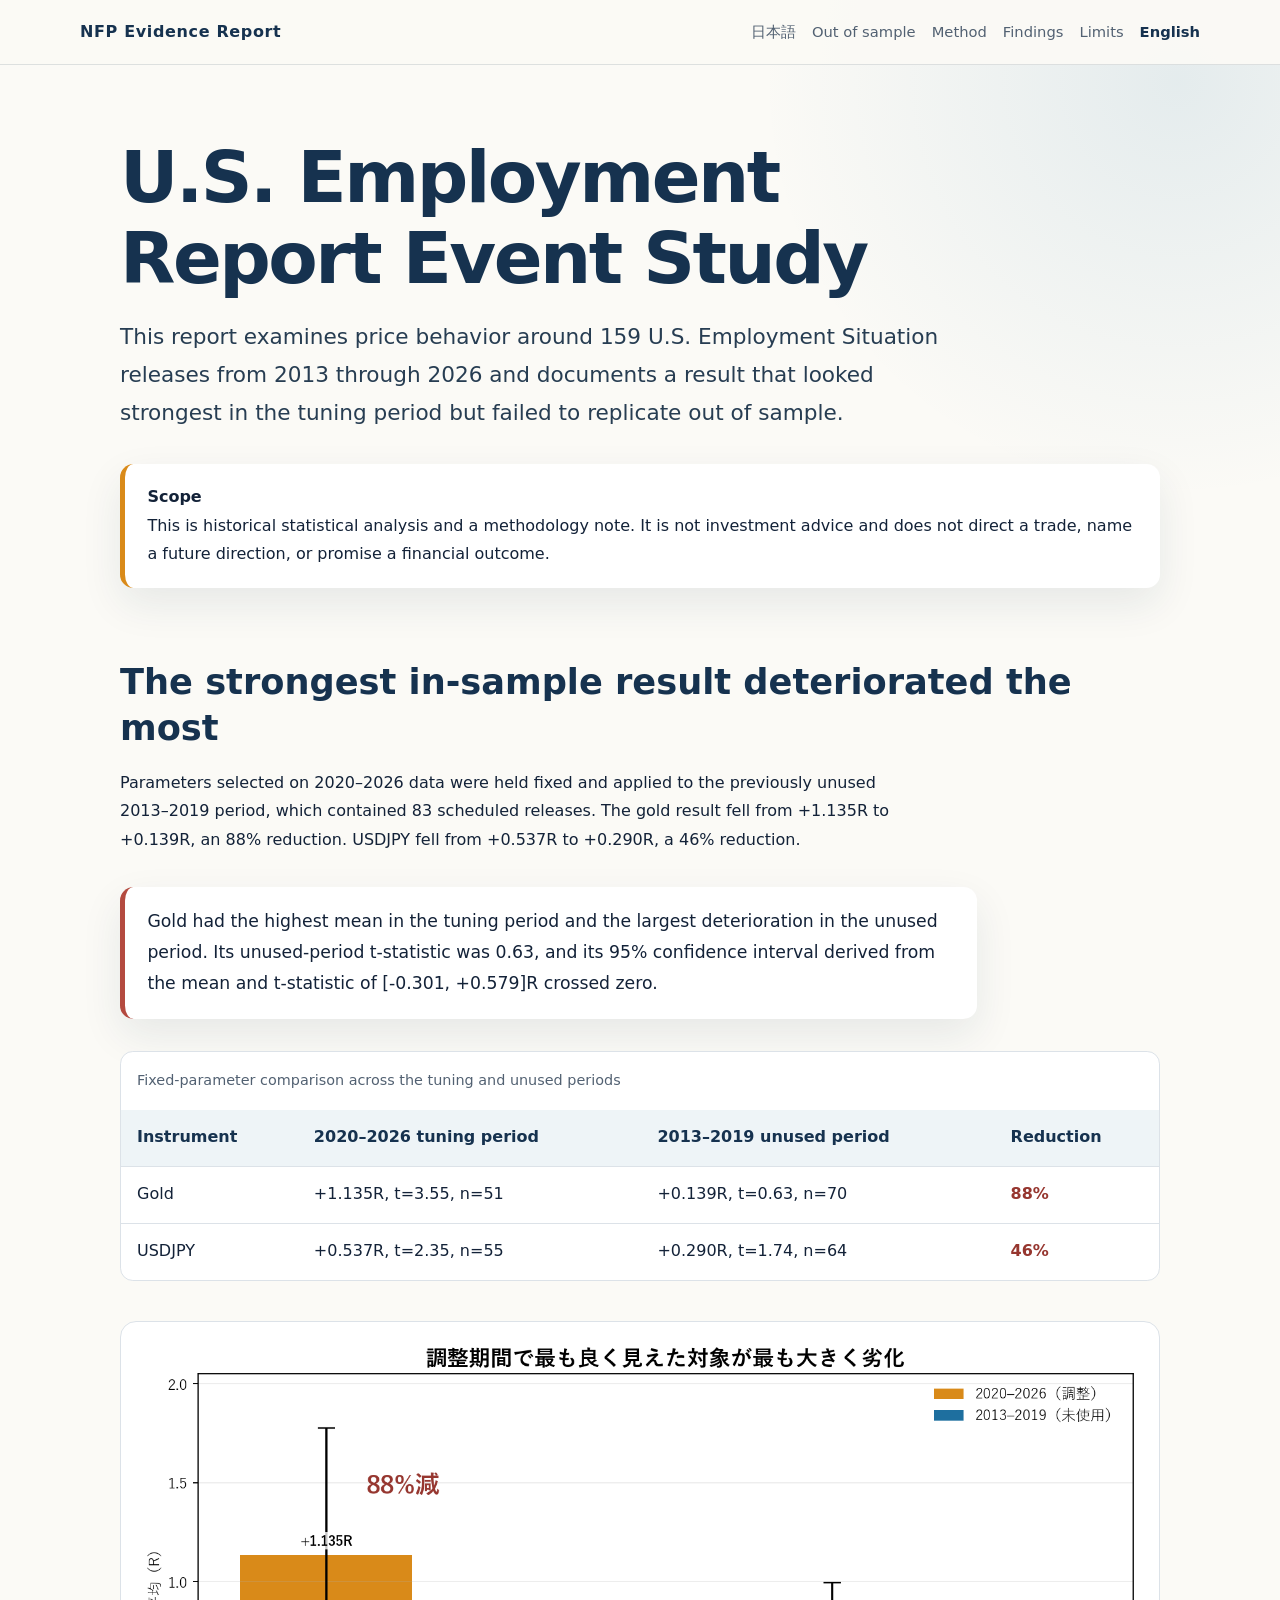
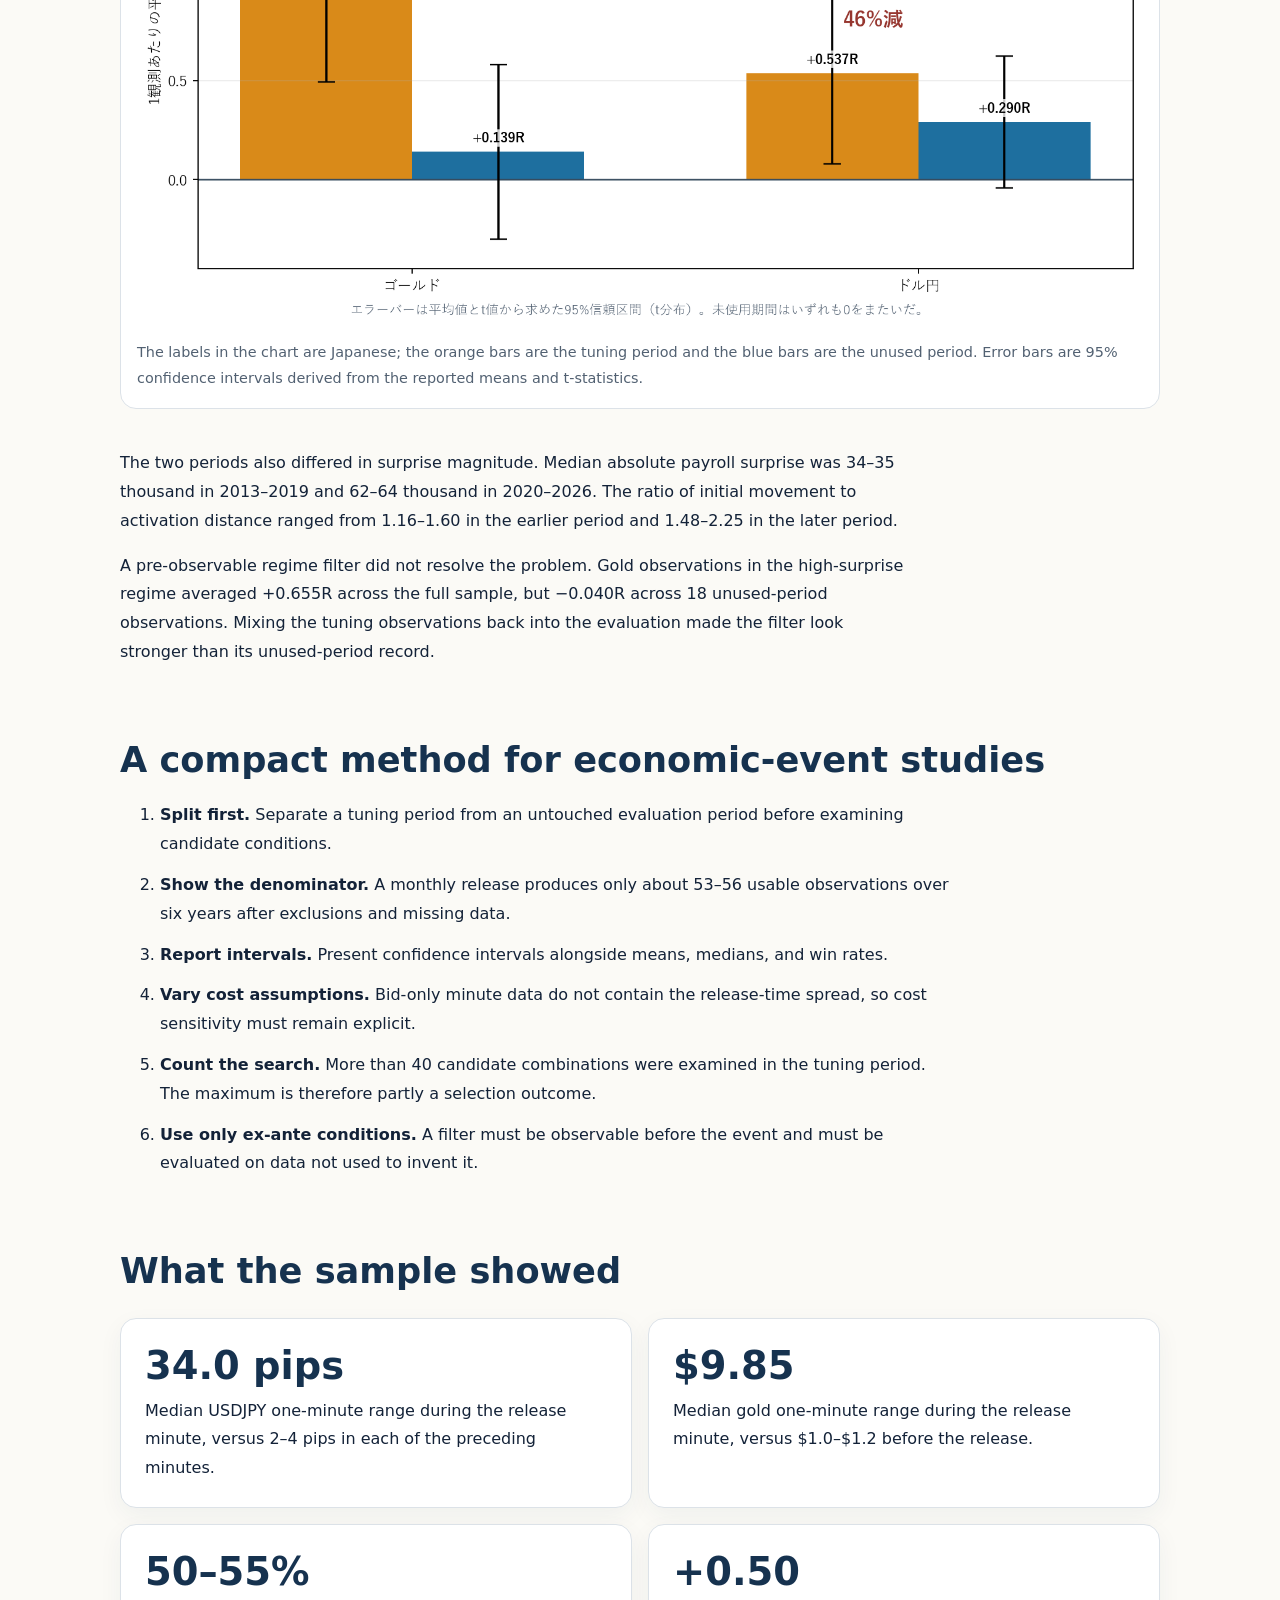
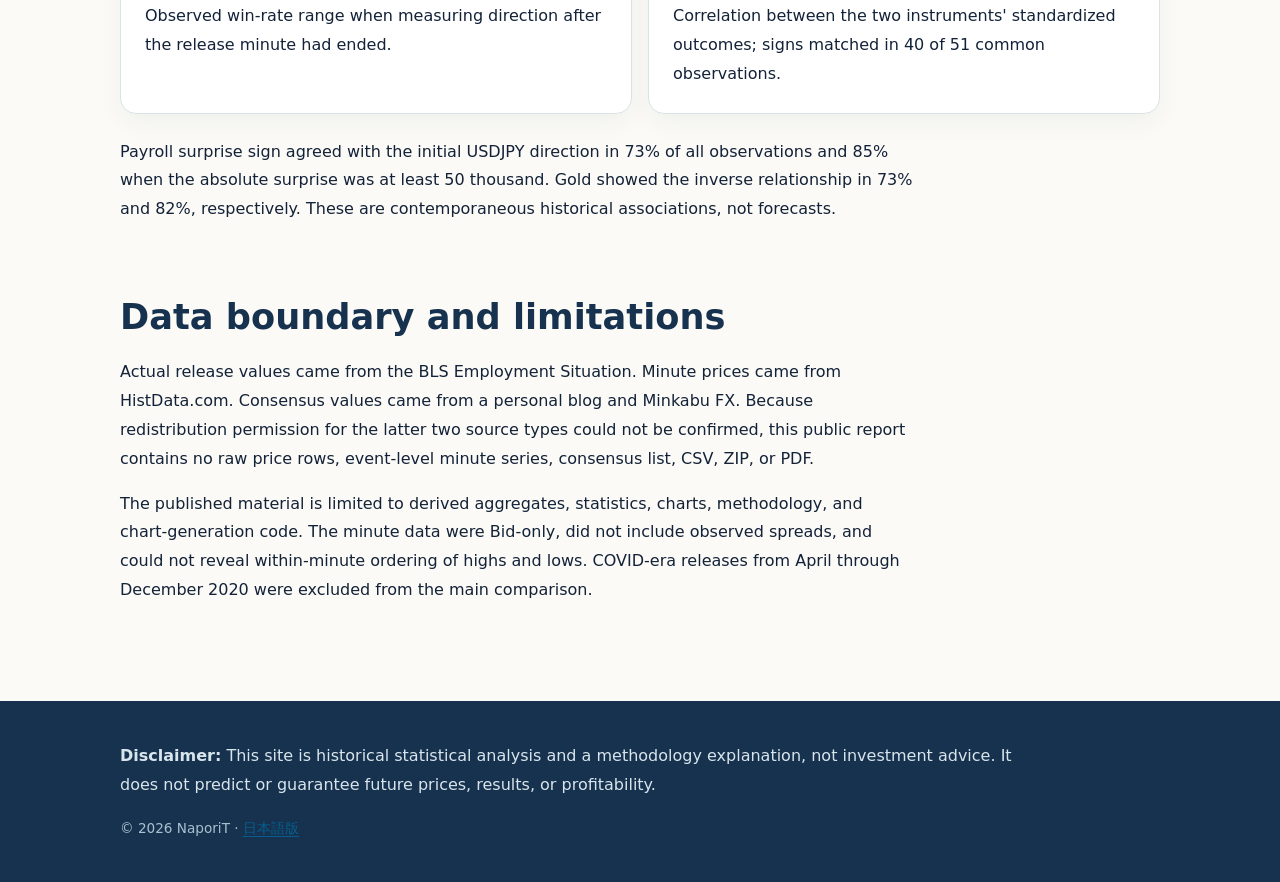
==== en/index.html @ ab466a02 "米雇用統計イベントの実証検証を公開 2013-2026年の計159回を対象にした集計と、アウトオブサンプル検証で 当初の結果が再現しなかった記録。元データは再配布せず集計値のみ掲載。  Co-Auth" ====
<!doctype html>
<html lang="en">
<head>
  <meta charset="utf-8">
  <meta name="viewport" content="width=device-width, initial-scale=1">
  <title>U.S. Employment Report Event Study</title>
  <meta name="description" content="An event study of 159 U.S. Employment Situation releases from 2013 to 2026, centered on an out-of-sample result that failed to replicate.">
  <link rel="stylesheet" href="../assets/site.css">
  <link rel="canonical" href="https://naporit0742.github.io/nfp-event-study/en/">
  <link rel="alternate" hreflang="ja" href="https://naporit0742.github.io/nfp-event-study/">
  <link rel="alternate" hreflang="en" href="https://naporit0742.github.io/nfp-event-study/en/">
  <link rel="alternate" hreflang="x-default" href="https://naporit0742.github.io/nfp-event-study/">
  <script type="application/ld+json">
  {
    "@context": "https://schema.org",
    "@graph": [
      {
        "@type": "ScholarlyArticle",
        "headline": "U.S. Employment Report Event Study",
        "datePublished": "2026-09-09",
        "dateModified": "2026-09-09",
        "author": {"@type": "Person", "name": "NaporiT"},
        "inLanguage": "en",
        "isAccessibleForFree": true,
        "mainEntityOfPage": "https://naporit0742.github.io/nfp-event-study/en/"
      },
      {
        "@type": "BreadcrumbList",
        "itemListElement": [
          {"@type": "ListItem", "position": 1, "name": "Japanese report", "item": "https://naporit0742.github.io/nfp-event-study/"},
          {"@type": "ListItem", "position": 2, "name": "English summary", "item": "https://naporit0742.github.io/nfp-event-study/en/"}
        ]
      }
    ]
  }
  </script>
</head>
<body>
  <header class="site-header">
    <div class="nav-wrap">
      <a class="site-name" href="../index.html">NFP Evidence Report</a>
      <nav class="site-nav" aria-label="Primary navigation">
        <a href="../index.html" lang="ja">日本語</a>
        <a href="#out-of-sample">Out of sample</a>
        <a href="#method">Method</a>
        <a href="#facts">Findings</a>
        <a href="#limits">Limits</a>
        <a href="index.html" aria-current="page">English</a>
      </nav>
    </div>
  </header>
  <main>
    <article>
      <h1>U.S. Employment Report Event Study</h1>
      <p class="definition">This report examines price behavior around 159 U.S. Employment Situation releases from 2013 through 2026 and documents a result that looked strongest in the tuning period but failed to replicate out of sample.</p>

      <aside class="notice" aria-label="Disclaimer">
        <strong>Scope</strong><br>
        This is historical statistical analysis and a methodology note. It is not investment advice and does not direct a trade, name a future direction, or promise a financial outcome.
      </aside>

      <section id="out-of-sample">
        <h2>The strongest in-sample result deteriorated the most</h2>
        <p>Parameters selected on 2020–2026 data were held fixed and applied to the previously unused 2013–2019 period, which contained 83 scheduled releases. The gold result fell from +1.135R to +0.139R, an 88% reduction. USDJPY fell from +0.537R to +0.290R, a 46% reduction.</p>
        <p class="finding">Gold had the highest mean in the tuning period and the largest deterioration in the unused period. Its unused-period t-statistic was 0.63, and its 95% confidence interval derived from the mean and t-statistic of [-0.301, +0.579]R crossed zero.</p>
        <div class="table-wrap">
          <table>
            <caption>Fixed-parameter comparison across the tuning and unused periods</caption>
            <thead><tr><th>Instrument</th><th>2020–2026 tuning period</th><th>2013–2019 unused period</th><th>Reduction</th></tr></thead>
            <tbody>
              <tr><td>Gold</td><td>+1.135R, t=3.55, n=51</td><td>+0.139R, t=0.63, n=70</td><td class="negative">88%</td></tr>
              <tr><td>USDJPY</td><td>+0.537R, t=2.35, n=55</td><td>+0.290R, t=1.74, n=64</td><td class="negative">46%</td></tr>
            </tbody>
          </table>
        </div>
        <figure class="figure">
          <img src="../assets/oos-comparison.png" width="1631" height="954" alt="Bar chart comparing tuning-period and unused-period mean R with 95 percent confidence intervals for gold and USDJPY; gold declines by 88 percent and USDJPY by 46 percent.">
          <figcaption>The labels in the chart are Japanese; the orange bars are the tuning period and the blue bars are the unused period. Error bars are 95% confidence intervals derived from the reported means and t-statistics.</figcaption>
        </figure>
        <p>The two periods also differed in surprise magnitude. Median absolute payroll surprise was 34–35 thousand in 2013–2019 and 62–64 thousand in 2020–2026. The ratio of initial movement to activation distance ranged from 1.16–1.60 in the earlier period and 1.48–2.25 in the later period.</p>
        <p>A pre-observable regime filter did not resolve the problem. Gold observations in the high-surprise regime averaged +0.655R across the full sample, but −0.040R across 18 unused-period observations. Mixing the tuning observations back into the evaluation made the filter look stronger than its unused-period record.</p>
      </section>

      <section id="method">
        <h2>A compact method for economic-event studies</h2>
        <ol class="compact-list">
          <li><strong>Split first.</strong> Separate a tuning period from an untouched evaluation period before examining candidate conditions.</li>
          <li><strong>Show the denominator.</strong> A monthly release produces only about 53–56 usable observations over six years after exclusions and missing data.</li>
          <li><strong>Report intervals.</strong> Present confidence intervals alongside means, medians, and win rates.</li>
          <li><strong>Vary cost assumptions.</strong> Bid-only minute data do not contain the release-time spread, so cost sensitivity must remain explicit.</li>
          <li><strong>Count the search.</strong> More than 40 candidate combinations were examined in the tuning period. The maximum is therefore partly a selection outcome.</li>
          <li><strong>Use only ex-ante conditions.</strong> A filter must be observable before the event and must be evaluated on data not used to invent it.</li>
        </ol>
      </section>

      <section id="facts">
        <h2>What the sample showed</h2>
        <div class="metric-grid">
          <div class="metric"><strong>34.0 pips</strong><p>Median USDJPY one-minute range during the release minute, versus 2–4 pips in each of the preceding minutes.</p></div>
          <div class="metric"><strong>$9.85</strong><p>Median gold one-minute range during the release minute, versus $1.0–$1.2 before the release.</p></div>
          <div class="metric"><strong>50–55%</strong><p>Observed win-rate range when measuring direction after the release minute had ended.</p></div>
          <div class="metric"><strong>+0.50</strong><p>Correlation between the two instruments' standardized outcomes; signs matched in 40 of 51 common observations.</p></div>
        </div>
        <p>Payroll surprise sign agreed with the initial USDJPY direction in 73% of all observations and 85% when the absolute surprise was at least 50 thousand. Gold showed the inverse relationship in 73% and 82%, respectively. These are contemporaneous historical associations, not forecasts.</p>
      </section>

      <section id="limits">
        <h2>Data boundary and limitations</h2>
        <p>Actual release values came from the BLS Employment Situation. Minute prices came from HistData.com. Consensus values came from a personal blog and Minkabu FX. Because redistribution permission for the latter two source types could not be confirmed, this public report contains no raw price rows, event-level minute series, consensus list, CSV, ZIP, or PDF.</p>
        <p>The published material is limited to derived aggregates, statistics, charts, methodology, and chart-generation code. The minute data were Bid-only, did not include observed spreads, and could not reveal within-minute ordering of highs and lows. COVID-era releases from April through December 2020 were excluded from the main comparison.</p>
      </section>
    </article>
  </main>
  <footer class="site-footer">
    <div class="footer-wrap">
      <p class="disclaimer"><strong>Disclaimer:</strong> This site is historical statistical analysis and a methodology explanation, not investment advice. It does not predict or guarantee future prices, results, or profitability.</p>
      <p class="footer-meta">© 2026 NaporiT · <a href="../index.html" lang="ja">日本語版</a></p>
    </div>
  </footer>
</body>
</html>
---- assets/site.css ----
:root {
  color-scheme: light;
  --ink: #132238;
  --muted: #526172;
  --paper: #fbfaf6;
  --panel: #ffffff;
  --line: #dce2e8;
  --navy: #16324f;
  --blue: #1e6f9f;
  --teal: #16827a;
  --amber: #d98a19;
  --red: #b44a3f;
  --shadow: 0 16px 42px rgba(22, 50, 79, 0.09);
}

* { box-sizing: border-box; }
html { scroll-behavior: smooth; }
body {
  margin: 0;
  color: var(--ink);
  background: radial-gradient(circle at 92% 2%, rgba(30, 111, 159, 0.10), transparent 26rem), var(--paper);
  font-family: "Yu Gothic", "YuGothic", "Hiragino Kaku Gothic ProN", Meiryo, system-ui, sans-serif;
  line-height: 1.8;
}
a { color: #075d8d; text-underline-offset: 0.2em; }
a:hover { color: #093f61; }
a:focus-visible, summary:focus-visible { outline: 3px solid rgba(217, 138, 25, 0.55); outline-offset: 3px; }
.site-header { border-bottom: 1px solid rgba(22, 50, 79, 0.13); background: rgba(251, 250, 246, 0.94); }
.nav-wrap {
  width: min(1120px, calc(100% - 2rem));
  margin: 0 auto;
  min-height: 4rem;
  display: flex;
  align-items: center;
  justify-content: space-between;
  gap: 1.5rem;
}
.site-name { color: var(--navy); font-weight: 800; letter-spacing: 0.04em; text-decoration: none; white-space: nowrap; }
.site-nav { display: flex; flex-wrap: wrap; justify-content: flex-end; gap: 0.2rem 1rem; font-size: 0.92rem; }
.site-nav a { color: var(--muted); text-decoration: none; }
.site-nav a[aria-current="page"] { color: var(--navy); font-weight: 700; }
main { width: min(1040px, calc(100% - 2rem)); margin: 0 auto; padding: 4.5rem 0 5rem; }
article > h1 {
  max-width: 900px;
  margin: 0;
  color: var(--navy);
  font-size: clamp(2.15rem, 6vw, 4.5rem);
  line-height: 1.12;
  letter-spacing: -0.035em;
}
.definition { max-width: 850px; margin: 1.25rem 0 0; color: #273d52; font-size: clamp(1.08rem, 2.3vw, 1.35rem); line-height: 1.75; }
.eyebrow { margin: 3rem 0 0.4rem; color: var(--blue); font-size: 0.8rem; font-weight: 800; letter-spacing: 0.16em; text-transform: uppercase; }
h2 { margin: 4.4rem 0 1.15rem; color: var(--navy); font-size: clamp(1.55rem, 3vw, 2.2rem); line-height: 1.3; }
h3 { margin: 2rem 0 0.6rem; color: var(--navy); font-size: 1.22rem; }
p, li { max-width: 78ch; }
.notice, .finding, .source-note { margin: 2rem 0; padding: 1.2rem 1.4rem; border-radius: 0.85rem; background: var(--panel); box-shadow: var(--shadow); }
.notice { border-left: 5px solid var(--amber); }
.finding { border-left: 5px solid var(--red); font-size: 1.08rem; }
.source-note { border-left: 5px solid var(--teal); color: #2d4a4a; }
.metric-grid, .link-grid, .step-grid { display: grid; grid-template-columns: repeat(2, minmax(0, 1fr)); gap: 1rem; margin: 1.5rem 0; }
.metric, .link-card, .step { padding: 1.5rem; border: 1px solid var(--line); border-radius: 1rem; background: var(--panel); box-shadow: 0 8px 24px rgba(22, 50, 79, 0.05); }
.metric strong { display: block; margin-bottom: 0.2rem; color: var(--navy); font-size: clamp(1.55rem, 4vw, 2.4rem); line-height: 1.2; }
.metric p, .link-card p, .step p { margin: 0.45rem 0 0; }
.link-card h3, .step h3 { margin-top: 0; }
.link-card a { font-weight: 800; }
.number { display: inline-grid; place-items: center; width: 2.1rem; height: 2.1rem; margin-bottom: 0.9rem; border-radius: 50%; color: #fff; background: var(--blue); font-weight: 800; }
.figure { margin: 2.5rem 0; padding: 1rem; border: 1px solid var(--line); border-radius: 1rem; background: #fff; }
.figure img { display: block; width: 100%; height: auto; border-radius: 0.55rem; }
figcaption { margin-top: 0.9rem; color: var(--muted); font-size: 0.9rem; }
.table-wrap { overflow-x: auto; margin: 1.6rem 0; border: 1px solid var(--line); border-radius: 0.8rem; background: var(--panel); }
table { width: 100%; border-collapse: collapse; font-variant-numeric: tabular-nums; }
caption { padding: 1rem; color: var(--muted); text-align: left; font-size: 0.9rem; }
th, td { padding: 0.85rem 1rem; border-bottom: 1px solid var(--line); text-align: left; vertical-align: top; }
th { color: var(--navy); background: #eef4f7; font-weight: 800; }
tr:last-child td { border-bottom: 0; }
.negative { color: #96362f; font-weight: 800; }
.compact-list li + li { margin-top: 0.75rem; }
.faq details { padding: 1rem 0; border-bottom: 1px solid var(--line); }
.faq summary { color: var(--navy); cursor: pointer; font-weight: 800; }
.faq details p { margin-bottom: 0; }
code { padding: 0.1em 0.35em; border-radius: 0.3em; background: #edf1f3; font-family: Consolas, "Courier New", monospace; }
pre { overflow-x: auto; padding: 1.2rem; border-radius: 0.8rem; color: #eef7fb; background: #142b3f; }
pre code { padding: 0; color: inherit; background: transparent; }
.site-footer { padding: 2.6rem 0; color: #d9e5ec; background: var(--navy); }
.footer-wrap { width: min(1040px, calc(100% - 2rem)); margin: 0 auto; }
.disclaimer { margin: 0; max-width: 90ch; }
.footer-meta { margin: 1rem 0 0; color: #aac0cf; font-size: 0.85rem; }
@media (max-width: 760px) {
  .nav-wrap { align-items: flex-start; flex-direction: column; padding: 0.9rem 0; }
  .site-nav { justify-content: flex-start; gap: 0.3rem 0.85rem; }
  main { padding-top: 3rem; }
  .metric-grid, .link-grid, .step-grid { grid-template-columns: 1fr; }
  th, td { padding: 0.75rem; }
}
@media print {
  body { background: #fff; }
  .site-header { display: none; }
  main { width: 100%; padding: 0; }
  .metric, .link-card, .step, .notice, .finding, .source-note { box-shadow: none; }
}
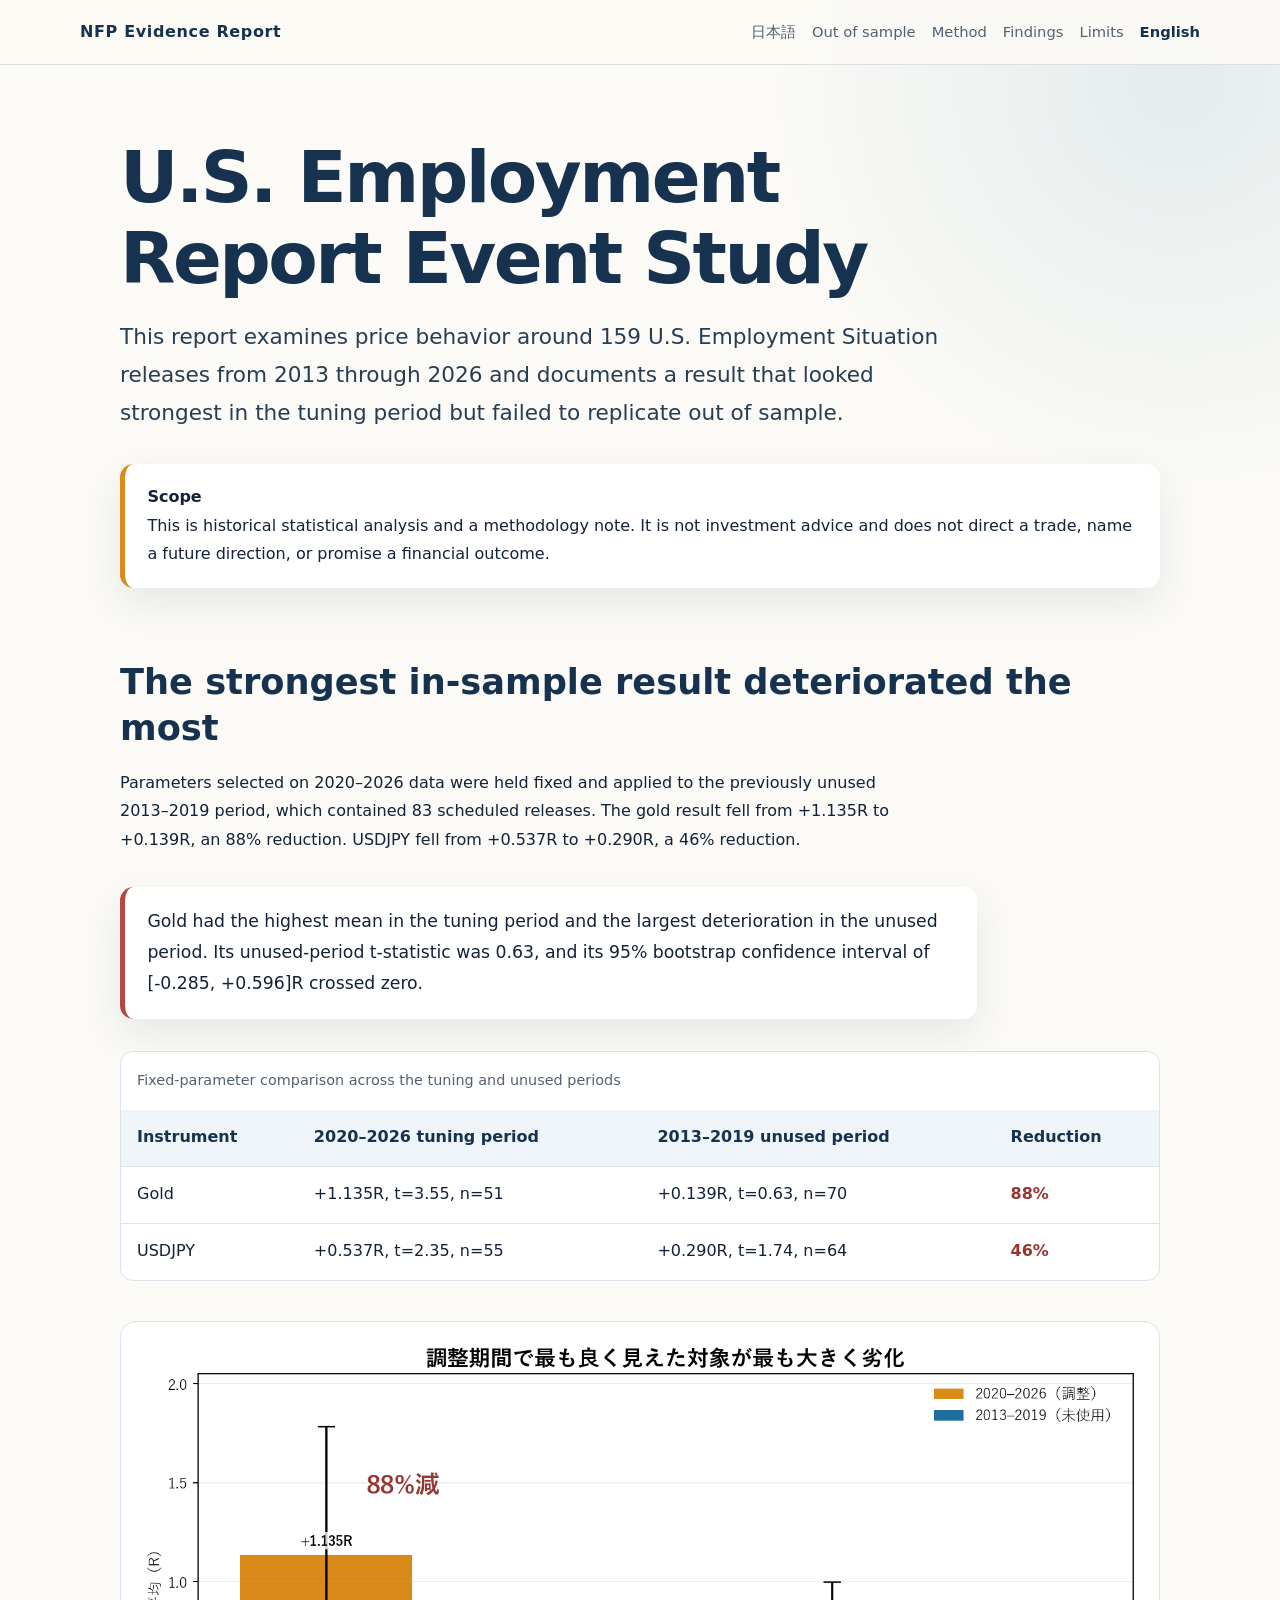
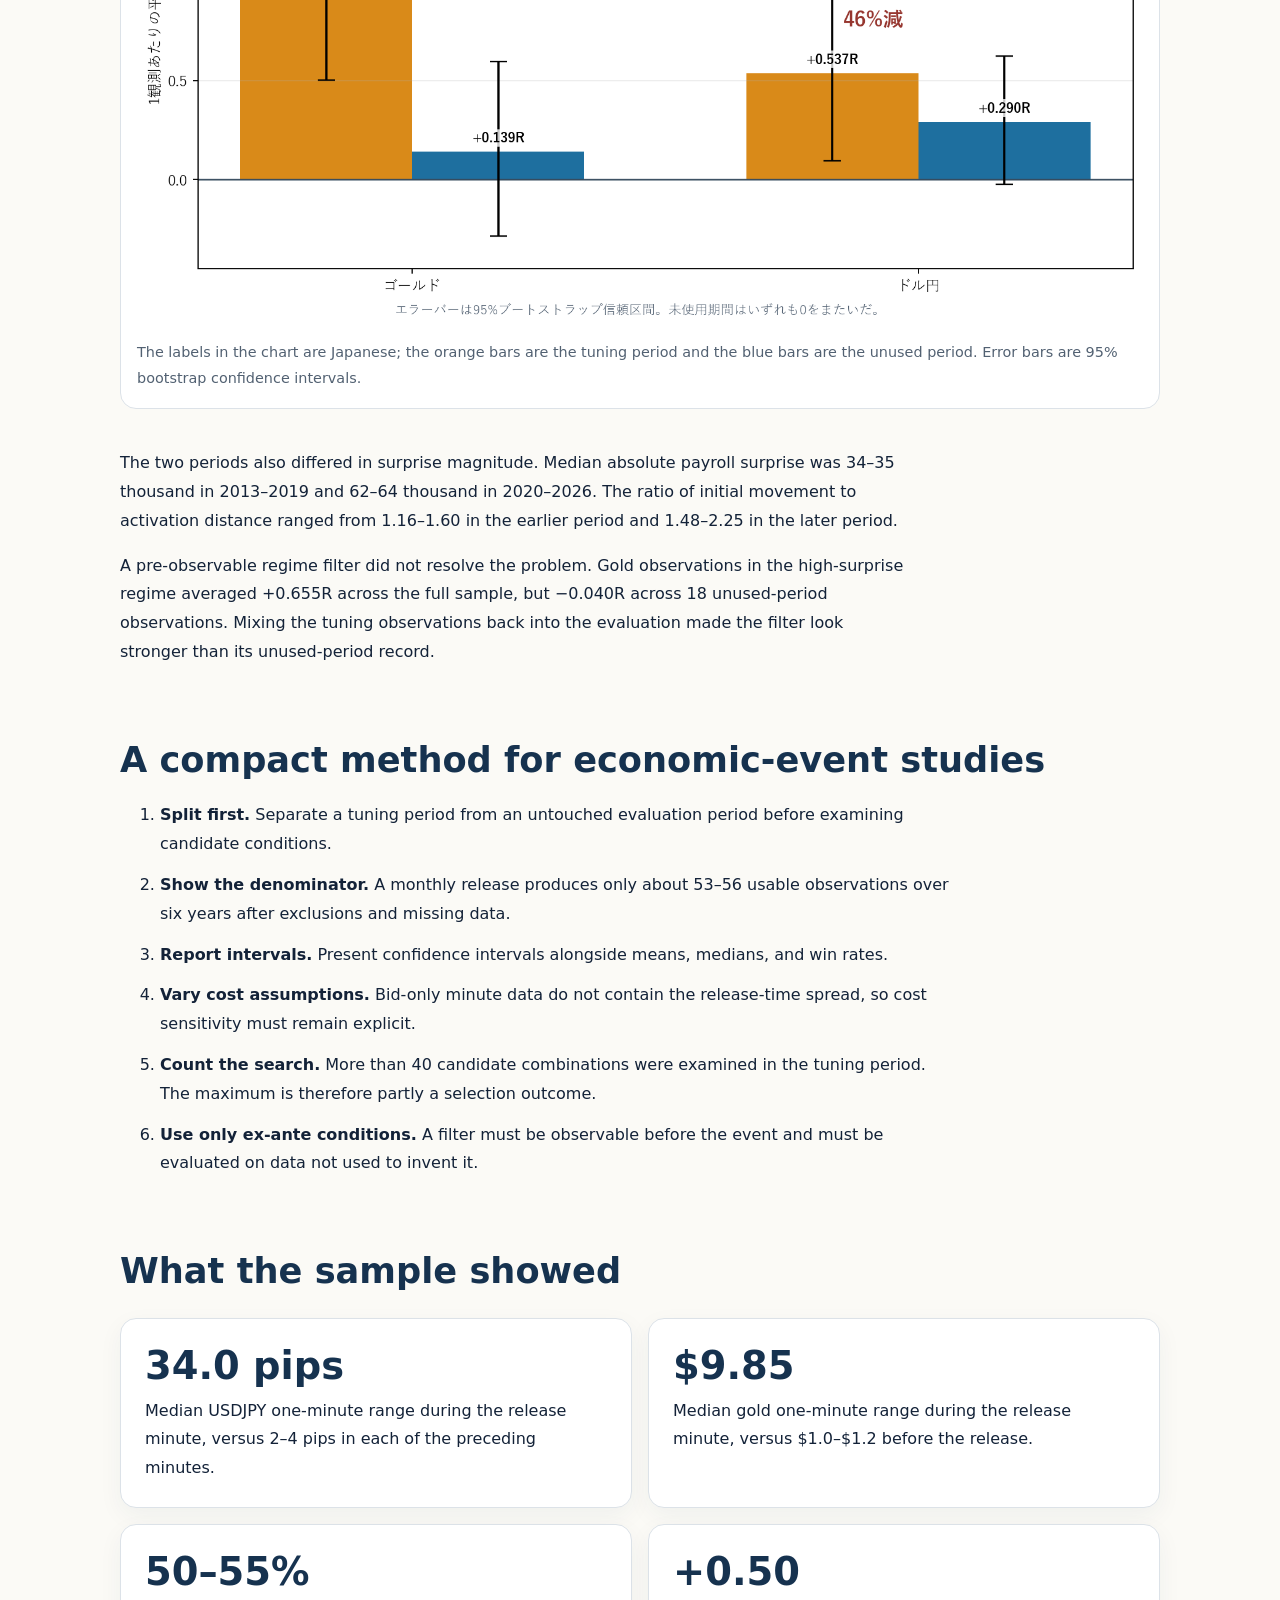
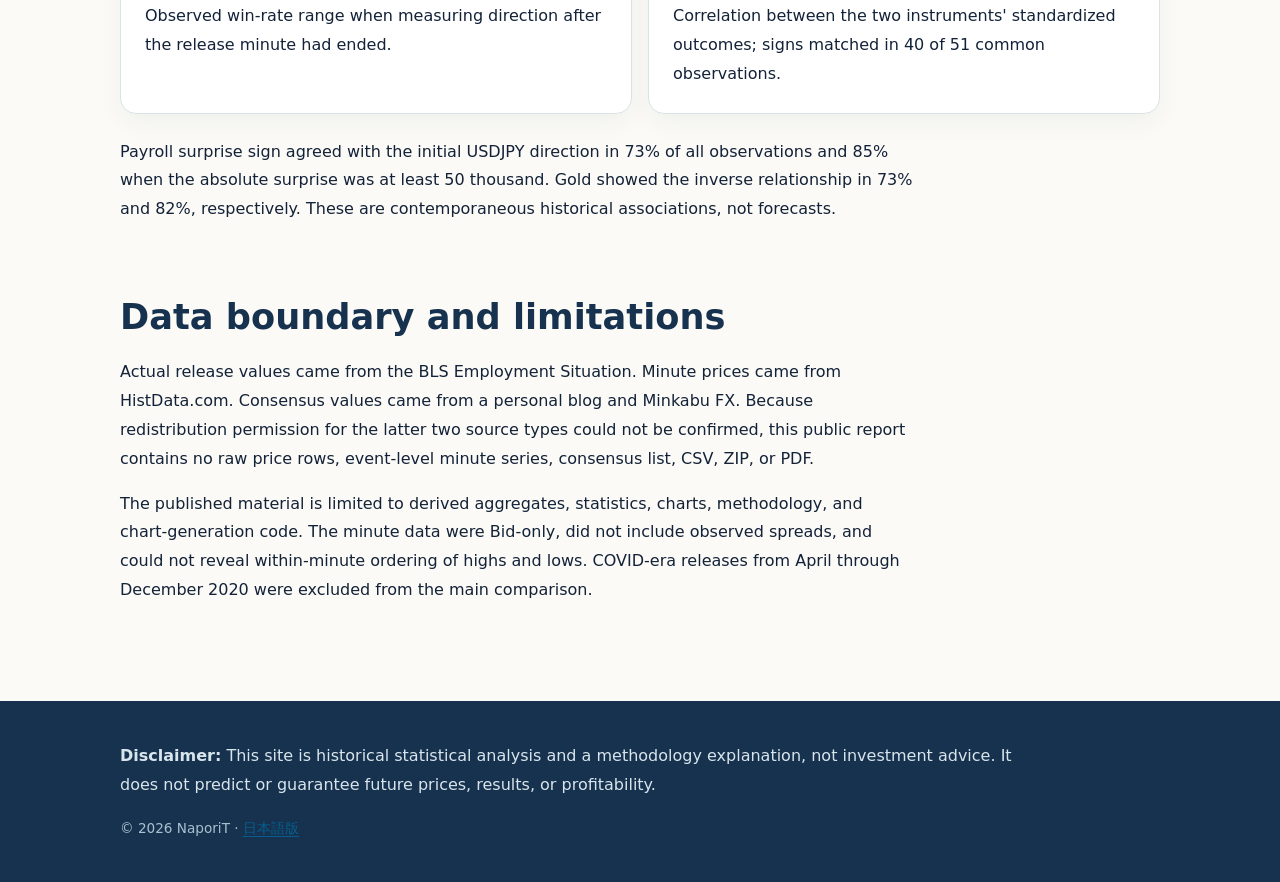
==== commit bc320534: "信頼区間を実際のブートストラップ値に修正 推定法をt分布による近似と誤って表記し、値も近似値に置き換えていた。 元分析 validate_oos.py は bootstrap_ci で算出しており、表" ====
--- a/en/index.html
+++ b/en/index.html
@@ -62,7 +62,7 @@
       <section id="out-of-sample">
         <h2>The strongest in-sample result deteriorated the most</h2>
         <p>Parameters selected on 2020–2026 data were held fixed and applied to the previously unused 2013–2019 period, which contained 83 scheduled releases. The gold result fell from +1.135R to +0.139R, an 88% reduction. USDJPY fell from +0.537R to +0.290R, a 46% reduction.</p>
-        <p class="finding">Gold had the highest mean in the tuning period and the largest deterioration in the unused period. Its unused-period t-statistic was 0.63, and its 95% confidence interval derived from the mean and t-statistic of [-0.301, +0.579]R crossed zero.</p>
+        <p class="finding">Gold had the highest mean in the tuning period and the largest deterioration in the unused period. Its unused-period t-statistic was 0.63, and its 95% bootstrap confidence interval of [-0.285, +0.596]R crossed zero.</p>
         <div class="table-wrap">
           <table>
             <caption>Fixed-parameter comparison across the tuning and unused periods</caption>
@@ -75,7 +75,7 @@
         </div>
         <figure class="figure">
           <img src="../assets/oos-comparison.png" width="1631" height="954" alt="Bar chart comparing tuning-period and unused-period mean R with 95 percent confidence intervals for gold and USDJPY; gold declines by 88 percent and USDJPY by 46 percent.">
-          <figcaption>The labels in the chart are Japanese; the orange bars are the tuning period and the blue bars are the unused period. Error bars are 95% confidence intervals derived from the reported means and t-statistics.</figcaption>
+          <figcaption>The labels in the chart are Japanese; the orange bars are the tuning period and the blue bars are the unused period. Error bars are 95% bootstrap confidence intervals.</figcaption>
         </figure>
         <p>The two periods also differed in surprise magnitude. Median absolute payroll surprise was 34–35 thousand in 2013–2019 and 62–64 thousand in 2020–2026. The ratio of initial movement to activation distance ranged from 1.16–1.60 in the earlier period and 1.48–2.25 in the later period.</p>
         <p>A pre-observable regime filter did not resolve the problem. Gold observations in the high-surprise regime averaged +0.655R across the full sample, but −0.040R across 18 unused-period observations. Mixing the tuning observations back into the evaluation made the filter look stronger than its unused-period record.</p>
